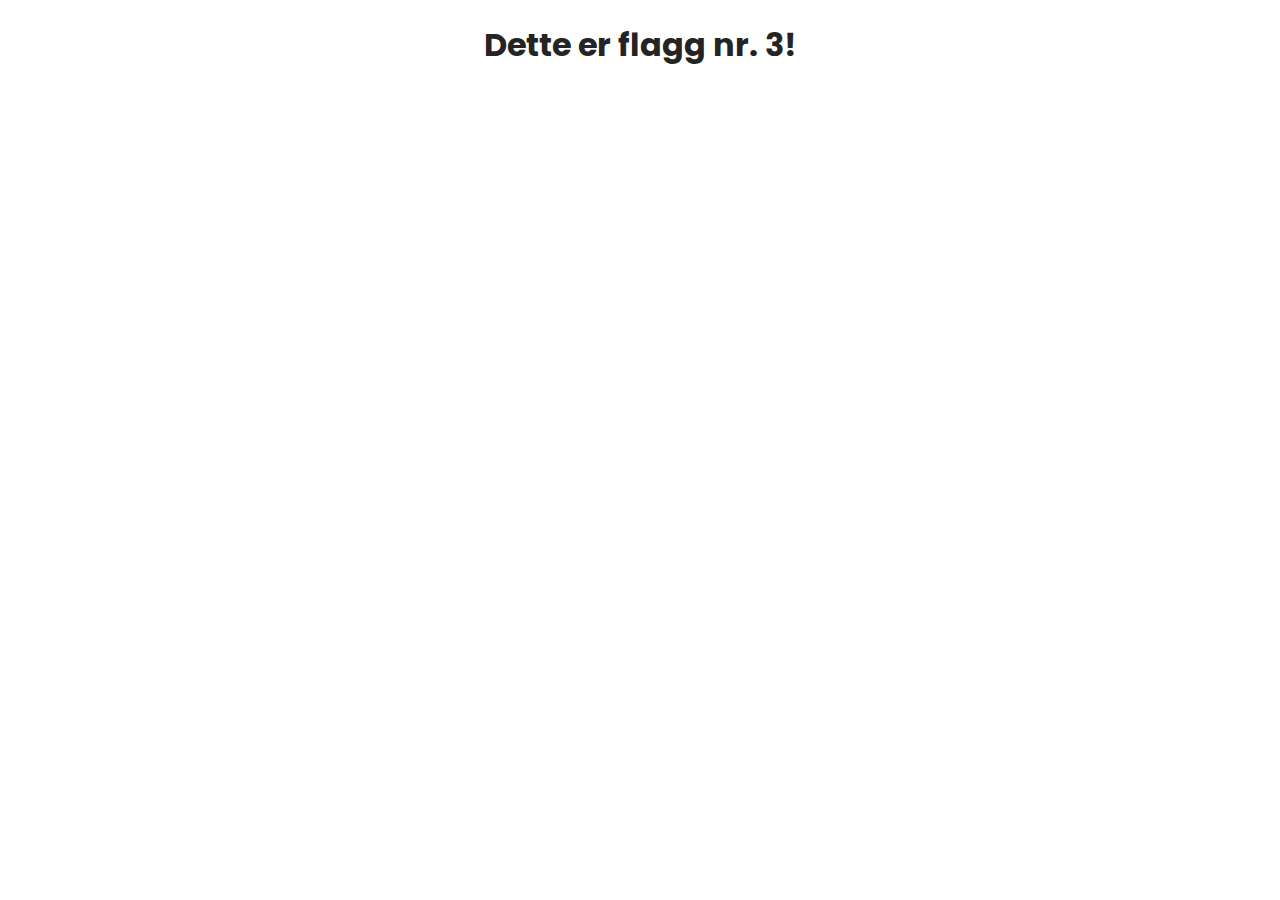
==== flaggHTML/flagg3.html @ 35ced182 "Merge pull request #1 from liahra/main" ====
<!DOCTYPE html>
<html lang="en">
<head>
  <meta charset="UTF-8">
  <meta http-equiv="X-UA-Compatible" content="IE=edge">
  <meta name="viewport" content="width=device-width, initial-scale=1.0">
  <link rel="stylesheet" href="/flaggCSS/flagg3Style.css">
  <link rel="preconnect" href="https://fonts.googleapis.com">
  <link rel="preconnect" href="https://fonts.gstatic.com" crossorigin>
  <link href="https://fonts.googleapis.com/css2?family=Poppins:wght@300;500&display=swap" rel="stylesheet"> 
  <title>Flagg 3: Et flagg</title>
</head>
<body>
  <h1>Dette er flagg nr. 3!</h1>
</body>
</html>
---- flaggCSS/flagg3Style.css ----
body {
  text-align: center;
  font-family: 'Poppins', sans-serif;
  color: #242424;
}
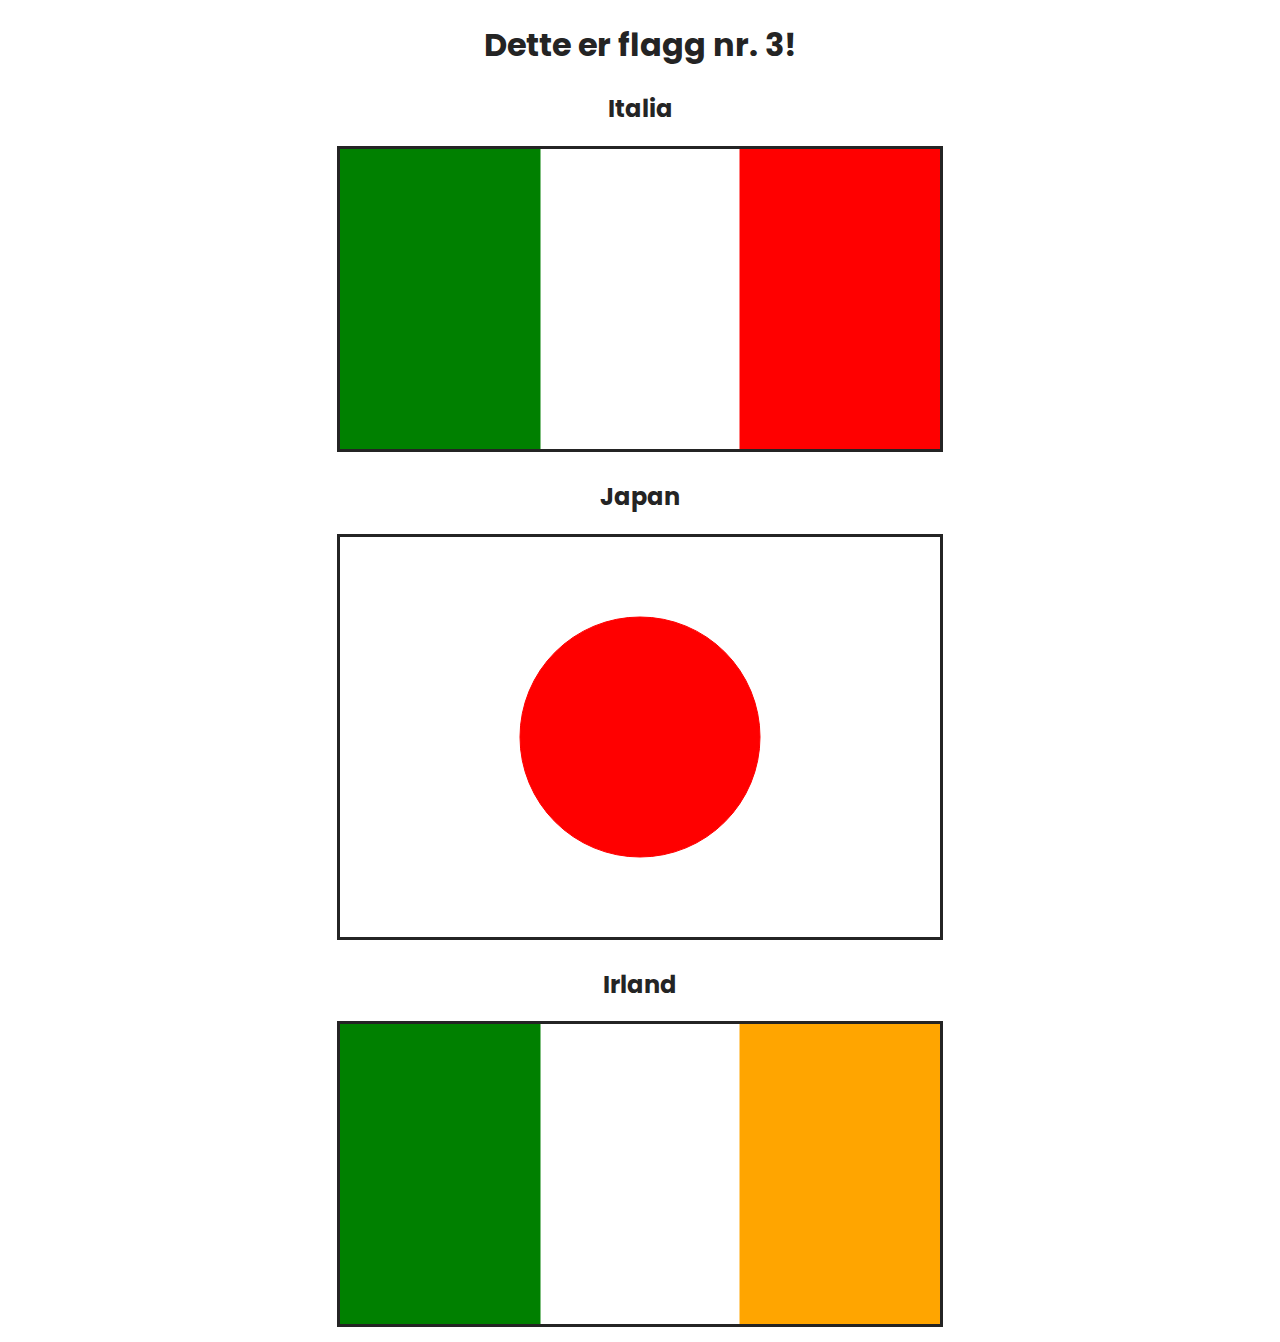
==== commit ed5d6fac: "Merge pull request #2 from Computarfant/main" ====
--- a/flaggHTML/flagg3.html
+++ b/flaggHTML/flagg3.html
@@ -12,5 +12,14 @@
 </head>
 <body>
   <h1>Dette er flagg nr. 3!</h1>
+  
+  <h2>Italia</h2>
+  <canvas id="italia"></canvas>
+  <h2>Japan</h2>
+  <canvas id="japan"></canvas>
+  <h2>Irland</h2>
+  <canvas id="irland"></canvas>
+
+  <script src="/flaggJS/canvasFlagg.js"></script>
 </body>
 </html>--- a/flaggCSS/flagg3Style.css
+++ b/flaggCSS/flagg3Style.css
@@ -2,4 +2,7 @@
   text-align: center;
   font-family: 'Poppins', sans-serif;
   color: #242424;
-}+}
+canvas {
+  border-style: solid;
+}
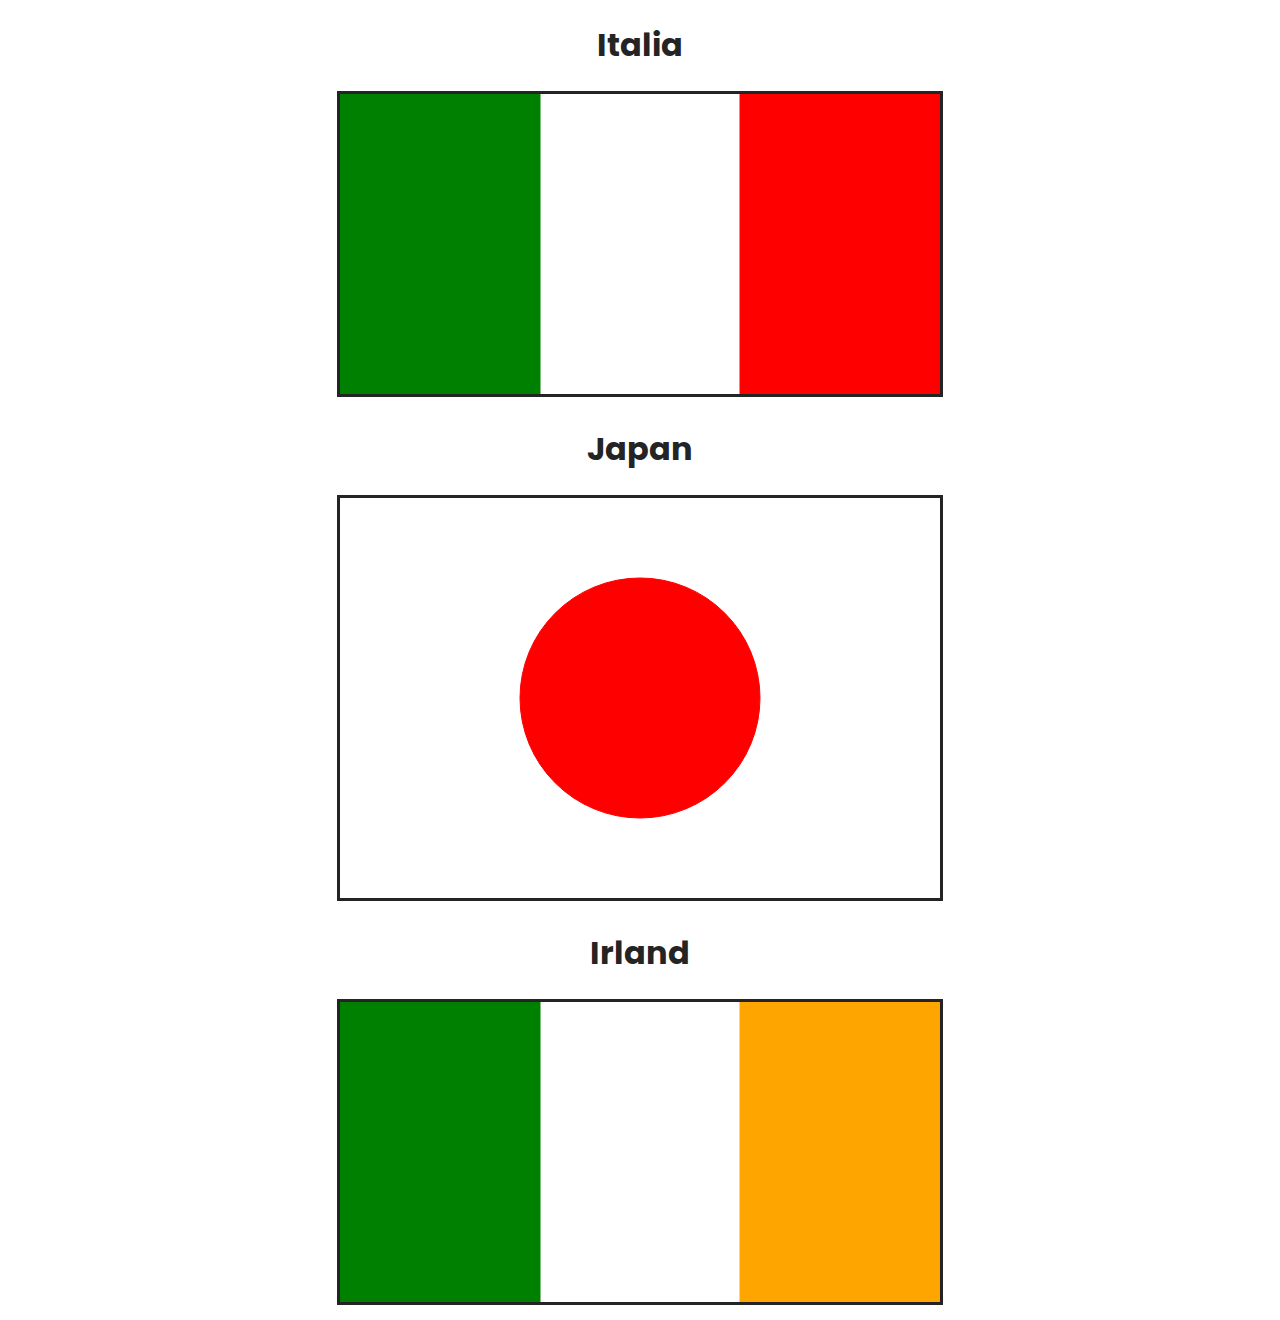
==== commit b46baecc: "Rettet kosmetis." ====
--- a/flaggHTML/flagg3.html
+++ b/flaggHTML/flagg3.html
@@ -11,13 +11,12 @@
   <title>Flagg 3: Et flagg</title>
 </head>
 <body>
-  <h1>Dette er flagg nr. 3!</h1>
   
-  <h2>Italia</h2>
+  <h1>Italia</h1>
   <canvas id="italia"></canvas>
-  <h2>Japan</h2>
+  <h1>Japan</h1>
   <canvas id="japan"></canvas>
-  <h2>Irland</h2>
+  <h1>Irland</h1>
   <canvas id="irland"></canvas>
 
   <script src="/flaggJS/canvasFlagg.js"></script>
